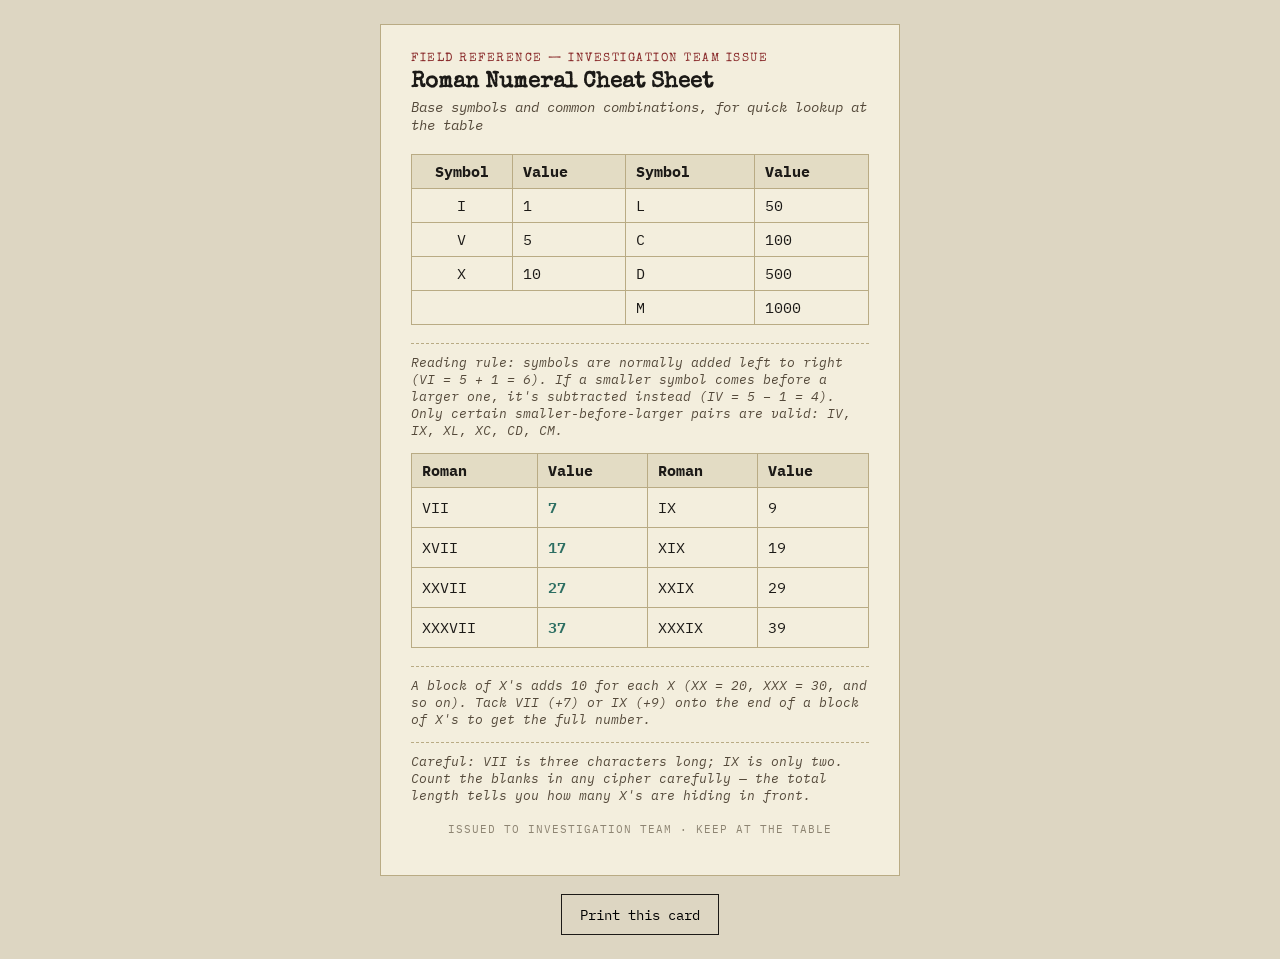
==== roman-numeral-cheat-sheet.html @ e94f8456 "Add files via upload" ====
<!DOCTYPE html>
<html lang="en">
<head>
<meta charset="UTF-8">
<meta name="viewport" content="width=device-width, initial-scale=1.0">
<title>Roman Numeral Cheat Sheet — Print</title>
<link rel="preconnect" href="https://fonts.googleapis.com">
<link rel="preconnect" href="https://fonts.gstatic.com" crossorigin>
<link href="https://fonts.googleapis.com/css2?family=Special+Elite&family=IBM+Plex+Mono:wght@400;500;600&display=swap" rel="stylesheet">
<style>
  :root {
    --ink: #1c1a17;
    --paper: #f3eedd;
    --paper-line: #b9ab84;
    --evidence-red: #8a2c2c;
    --forensic-teal: #2c6e62;
  }
  * { box-sizing: border-box; }
  body {
    margin: 0;
    padding: 24px;
    background: #ddd6c2;
    font-family: 'IBM Plex Mono', 'Courier New', monospace;
    color: var(--ink);
  }
  .card {
    max-width: 520px;
    margin: 0 auto;
    background: var(--paper);
    border: 1px solid var(--paper-line);
    padding: 28px 30px;
  }
  .stamp {
    font-family: 'Special Elite', 'Courier New', monospace;
    font-size: 0.75rem;
    letter-spacing: 1.5px;
    color: var(--evidence-red);
    text-transform: uppercase;
    margin: 0 0 6px;
  }
  h1 {
    font-family: 'Special Elite', 'Courier New', monospace;
    font-size: 1.4rem;
    margin: 0 0 4px;
  }
  .sub {
    font-size: 0.85rem;
    font-style: italic;
    margin: 0 0 20px;
    color: #54493a;
  }
  table {
    width: 100%;
    border-collapse: collapse;
    font-size: 0.92rem;
    margin-bottom: 18px;
  }
  th, td {
    border: 1px solid var(--paper-line);
    padding: 7px 10px;
    text-align: left;
  }
  th {
    background: #e3dcc4;
  }
  .symbols td:first-child, .symbols th:first-child {
    text-align: center;
    width: 22%;
  }
  .build-table td:nth-child(2) {
    font-family: 'IBM Plex Mono', monospace;
    color: var(--forensic-teal);
    font-weight: 600;
  }
  .note {
    font-size: 0.8rem;
    font-style: italic;
    border-top: 1px dashed var(--paper-line);
    padding-top: 10px;
    color: #54493a;
    margin: 0 0 14px;
  }
  .note:last-of-type { margin-bottom: 0; }
  .footer {
    text-align: center;
    font-size: 0.7rem;
    letter-spacing: 1px;
    color: #8d8472;
    margin-top: 18px;
  }
  .no-print {
    text-align: center;
    margin: 18px auto 0;
    max-width: 520px;
  }
  .no-print button {
    font-family: 'IBM Plex Mono', monospace;
    padding: 10px 18px;
    border: 1px solid var(--ink);
    background: transparent;
    cursor: pointer;
    font-size: 0.9rem;
  }
  @media print {
    body { background: #fff; padding: 0; }
    .card { border: none; max-width: none; }
    .no-print { display: none; }
  }
</style>
</head>
<body>

  <div class="card">
    <p class="stamp">Field Reference &mdash; Investigation Team Issue</p>
    <h1>Roman Numeral Cheat Sheet</h1>
    <p class="sub">Base symbols and common combinations, for quick lookup at the table</p>

    <table class="symbols">
      <tr><th>Symbol</th><th>Value</th><th>Symbol</th><th>Value</th></tr>
      <tr><td>I</td><td>1</td><td>L</td><td>50</td></tr>
      <tr><td>V</td><td>5</td><td>C</td><td>100</td></tr>
      <tr><td>X</td><td>10</td><td>D</td><td>500</td></tr>
      <tr><td colspan="2"></td><td>M</td><td>1000</td></tr>
    </table>

    <p class="note">Reading rule: symbols are normally added left to right (VI = 5 + 1 = 6). If a smaller symbol comes <em>before</em> a larger one, it's subtracted instead (IV = 5 &minus; 1 = 4). Only certain smaller-before-larger pairs are valid: IV, IX, XL, XC, CD, CM.</p>

    <table class="build-table">
      <tr><th>Roman</th><th>Value</th><th>Roman</th><th>Value</th></tr>
      <tr><td>VII</td><td>7</td><td>IX</td><td>9</td></tr>
      <tr><td>XVII</td><td>17</td><td>XIX</td><td>19</td></tr>
      <tr><td>XXVII</td><td>27</td><td>XXIX</td><td>29</td></tr>
      <tr><td>XXXVII</td><td>37</td><td>XXXIX</td><td>39</td></tr>
    </table>

    <p class="note">A block of X's adds 10 for each X (XX = 20, XXX = 30, and so on). Tack VII (+7) or IX (+9) onto the end of a block of X's to get the full number.</p>
    <p class="note">Careful: VII is three characters long; IX is only two. Count the blanks in any cipher carefully &mdash; the total length tells you how many X's are hiding in front.</p>

    <p class="footer">ISSUED TO INVESTIGATION TEAM &middot; KEEP AT THE TABLE</p>
  </div>

  <div class="no-print">
    <button onclick="window.print()">Print this card</button>
  </div>

</body>
</html>
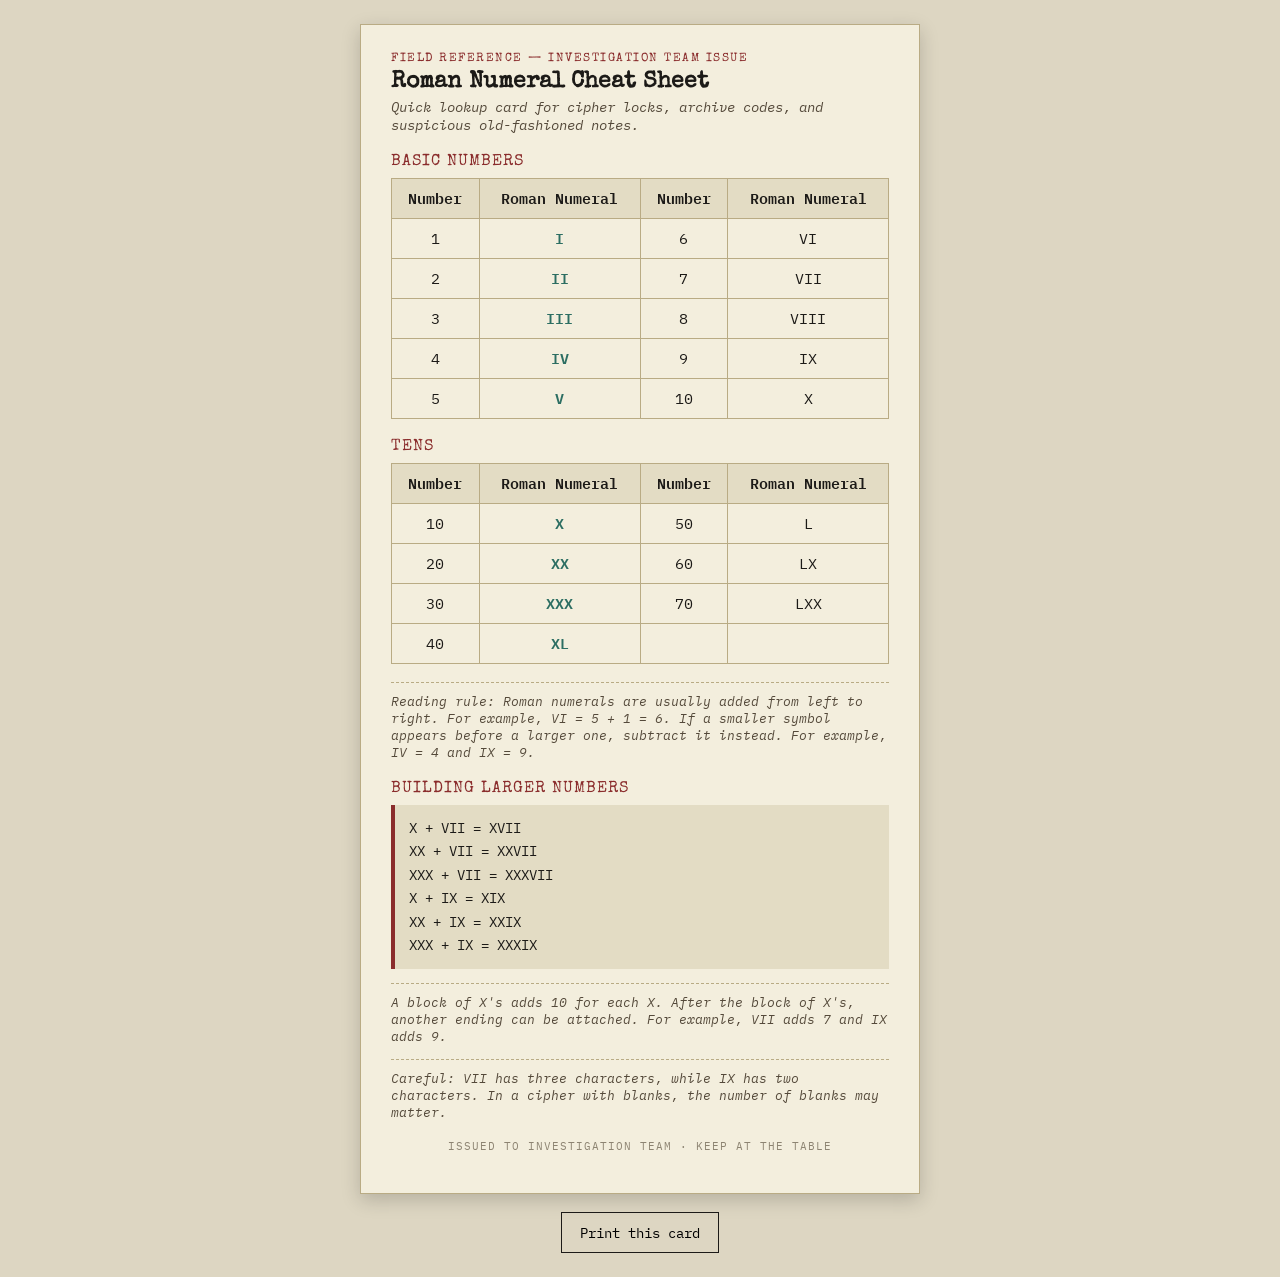
==== commit 1b1b25d0: "Update roman-numeral-cheat-sheet.html" ====
--- a/roman-numeral-cheat-sheet.html
+++ b/roman-numeral-cheat-sheet.html
@@ -15,7 +15,9 @@
     --evidence-red: #8a2c2c;
     --forensic-teal: #2c6e62;
   }
+
   * { box-sizing: border-box; }
+
   body {
     margin: 0;
     padding: 24px;
@@ -23,13 +25,16 @@
     font-family: 'IBM Plex Mono', 'Courier New', monospace;
     color: var(--ink);
   }
+
   .card {
-    max-width: 520px;
+    max-width: 560px;
     margin: 0 auto;
     background: var(--paper);
     border: 1px solid var(--paper-line);
     padding: 28px 30px;
-  }
+    box-shadow: 0 6px 18px rgba(0,0,0,0.18);
+  }
+
   .stamp {
     font-family: 'Special Elite', 'Courier New', monospace;
     font-size: 0.75rem;
@@ -38,40 +43,54 @@
     text-transform: uppercase;
     margin: 0 0 6px;
   }
+
   h1 {
     font-family: 'Special Elite', 'Courier New', monospace;
-    font-size: 1.4rem;
+    font-size: 1.45rem;
     margin: 0 0 4px;
   }
+
   .sub {
     font-size: 0.85rem;
     font-style: italic;
     margin: 0 0 20px;
     color: #54493a;
   }
+
   table {
     width: 100%;
     border-collapse: collapse;
     font-size: 0.92rem;
     margin-bottom: 18px;
   }
+
   th, td {
     border: 1px solid var(--paper-line);
     padding: 7px 10px;
-    text-align: left;
-  }
+    text-align: center;
+  }
+
   th {
     background: #e3dcc4;
-  }
-  .symbols td:first-child, .symbols th:first-child {
-    text-align: center;
-    width: 22%;
-  }
-  .build-table td:nth-child(2) {
+    font-weight: 600;
+  }
+
+  .main-table td:nth-child(2),
+  .tens-table td:nth-child(2) {
     font-family: 'IBM Plex Mono', monospace;
     color: var(--forensic-teal);
     font-weight: 600;
   }
+
+  .section-title {
+    font-family: 'Special Elite', 'Courier New', monospace;
+    font-size: 1rem;
+    color: var(--evidence-red);
+    margin: 20px 0 8px;
+    letter-spacing: 1px;
+    text-transform: uppercase;
+  }
+
   .note {
     font-size: 0.8rem;
     font-style: italic;
@@ -80,7 +99,20 @@
     color: #54493a;
     margin: 0 0 14px;
   }
-  .note:last-of-type { margin-bottom: 0; }
+
+  .examples {
+    background: #e3dcc4;
+    border-left: 4px solid var(--evidence-red);
+    padding: 12px 14px;
+    margin: 0 0 14px;
+    font-size: 0.86rem;
+    line-height: 1.7;
+  }
+
+  .examples strong {
+    color: var(--evidence-red);
+  }
+
   .footer {
     text-align: center;
     font-size: 0.7rem;
@@ -88,11 +120,13 @@
     color: #8d8472;
     margin-top: 18px;
   }
+
   .no-print {
     text-align: center;
     margin: 18px auto 0;
-    max-width: 520px;
-  }
+    max-width: 560px;
+  }
+
   .no-print button {
     font-family: 'IBM Plex Mono', monospace;
     padding: 10px 18px;
@@ -101,10 +135,26 @@
     cursor: pointer;
     font-size: 0.9rem;
   }
+
+  .no-print button:hover {
+    background: rgba(0,0,0,0.06);
+  }
+
   @media print {
-    body { background: #fff; padding: 0; }
-    .card { border: none; max-width: none; }
-    .no-print { display: none; }
+    body {
+      background: #fff;
+      padding: 0;
+    }
+
+    .card {
+      border: none;
+      box-shadow: none;
+      max-width: none;
+    }
+
+    .no-print {
+      display: none;
+    }
   }
 </style>
 </head>
@@ -113,28 +163,56 @@
   <div class="card">
     <p class="stamp">Field Reference &mdash; Investigation Team Issue</p>
     <h1>Roman Numeral Cheat Sheet</h1>
-    <p class="sub">Base symbols and common combinations, for quick lookup at the table</p>
-
-    <table class="symbols">
-      <tr><th>Symbol</th><th>Value</th><th>Symbol</th><th>Value</th></tr>
-      <tr><td>I</td><td>1</td><td>L</td><td>50</td></tr>
-      <tr><td>V</td><td>5</td><td>C</td><td>100</td></tr>
-      <tr><td>X</td><td>10</td><td>D</td><td>500</td></tr>
-      <tr><td colspan="2"></td><td>M</td><td>1000</td></tr>
+    <p class="sub">Quick lookup card for cipher locks, archive codes, and suspicious old-fashioned notes.</p>
+
+    <p class="section-title">Basic Numbers</p>
+
+    <table class="main-table">
+      <tr><th>Number</th><th>Roman Numeral</th><th>Number</th><th>Roman Numeral</th></tr>
+      <tr><td>1</td><td>I</td><td>6</td><td>VI</td></tr>
+      <tr><td>2</td><td>II</td><td>7</td><td>VII</td></tr>
+      <tr><td>3</td><td>III</td><td>8</td><td>VIII</td></tr>
+      <tr><td>4</td><td>IV</td><td>9</td><td>IX</td></tr>
+      <tr><td>5</td><td>V</td><td>10</td><td>X</td></tr>
     </table>
 
-    <p class="note">Reading rule: symbols are normally added left to right (VI = 5 + 1 = 6). If a smaller symbol comes <em>before</em> a larger one, it's subtracted instead (IV = 5 &minus; 1 = 4). Only certain smaller-before-larger pairs are valid: IV, IX, XL, XC, CD, CM.</p>
-
-    <table class="build-table">
-      <tr><th>Roman</th><th>Value</th><th>Roman</th><th>Value</th></tr>
-      <tr><td>VII</td><td>7</td><td>IX</td><td>9</td></tr>
-      <tr><td>XVII</td><td>17</td><td>XIX</td><td>19</td></tr>
-      <tr><td>XXVII</td><td>27</td><td>XXIX</td><td>29</td></tr>
-      <tr><td>XXXVII</td><td>37</td><td>XXXIX</td><td>39</td></tr>
+    <p class="section-title">Tens</p>
+
+    <table class="tens-table">
+      <tr><th>Number</th><th>Roman Numeral</th><th>Number</th><th>Roman Numeral</th></tr>
+      <tr><td>10</td><td>X</td><td>50</td><td>L</td></tr>
+      <tr><td>20</td><td>XX</td><td>60</td><td>LX</td></tr>
+      <tr><td>30</td><td>XXX</td><td>70</td><td>LXX</td></tr>
+      <tr><td>40</td><td>XL</td><td></td><td></td></tr>
     </table>
 
-    <p class="note">A block of X's adds 10 for each X (XX = 20, XXX = 30, and so on). Tack VII (+7) or IX (+9) onto the end of a block of X's to get the full number.</p>
-    <p class="note">Careful: VII is three characters long; IX is only two. Count the blanks in any cipher carefully &mdash; the total length tells you how many X's are hiding in front.</p>
+    <p class="note">
+      Reading rule: Roman numerals are usually added from left to right.
+      For example, VI = 5 + 1 = 6.
+      If a smaller symbol appears before a larger one, subtract it instead.
+      For example, IV = 4 and IX = 9.
+    </p>
+
+    <p class="section-title">Building Larger Numbers</p>
+
+    <div class="examples">
+      X + VII = XVII<br>
+      XX + VII = XXVII<br>
+      XXX + VII = XXXVII<br>
+      X + IX = XIX<br>
+      XX + IX = XXIX<br>
+      XXX + IX = XXXIX
+    </div>
+
+    <p class="note">
+      A block of X's adds 10 for each X. After the block of X's, another ending can be attached.
+      For example, VII adds 7 and IX adds 9.
+    </p>
+
+    <p class="note">
+      Careful: VII has three characters, while IX has two characters.
+      In a cipher with blanks, the number of blanks may matter.
+    </p>
 
     <p class="footer">ISSUED TO INVESTIGATION TEAM &middot; KEEP AT THE TABLE</p>
   </div>
